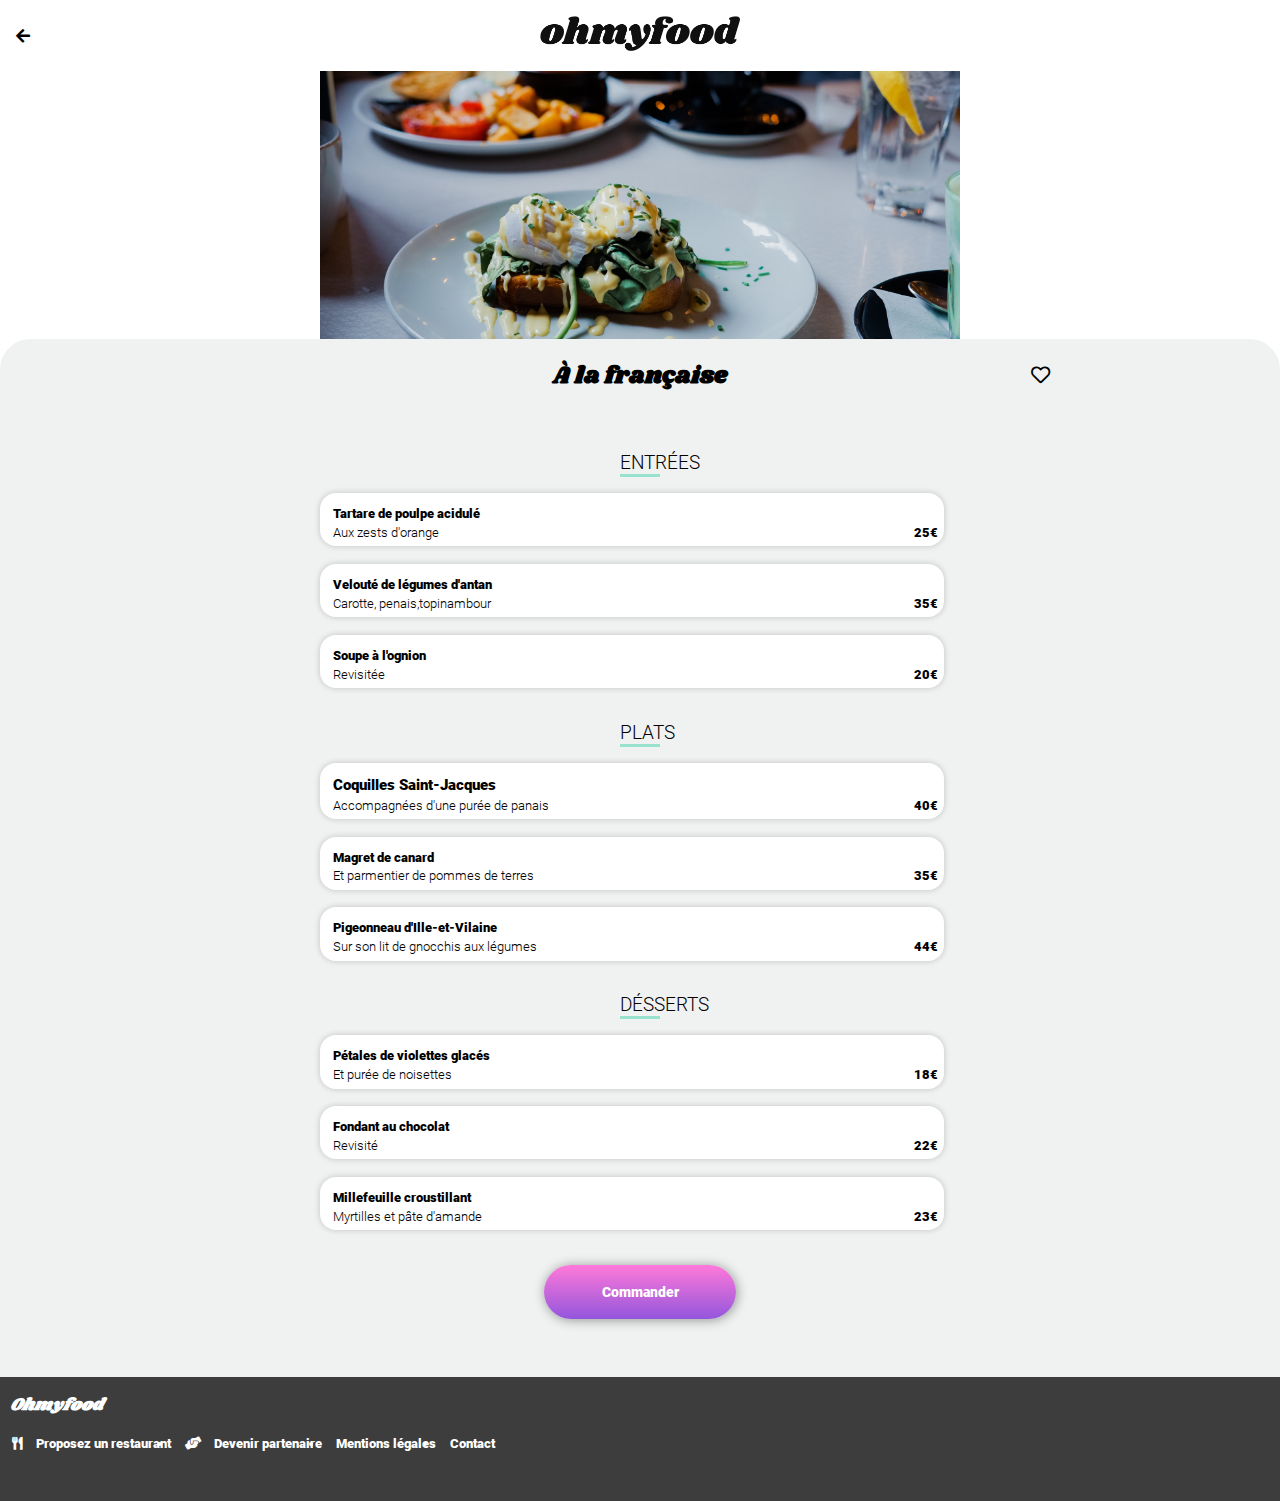
==== a-la-francaise.html @ dc9c1ee7 "test de la page" ====
<!DOCTYPE html>
<html lang="fr">
  <head>
    <meta charset="UTF-8" />
    <meta http-equiv="X-UA-Compatible" content="IE=edge" />
    <meta name="viewport" content="width=device-width, initial-scale=1.0" />
    <link
      rel="stylesheet"
      href="Public/Fontawesome/fontawesome-free-5.15.3-web/css/all.min.css"
    />

    <link rel="stylesheet" href="Public/css/style.css" />
    <title>ohmyfood</title>
  </head>
  <body>
    <header>
      <!--Header présentant le logo-->

      <div class="tittle-second-page">
        <div class="element">
          <a href="index.html"><i class="fas fa-arrow-left"></i></a>
        </div>

        <div class="header-logo-icon">
          <img
            class="logo"
            src="Public/Images/logo/ohmyfood.png"
            alt="logo de l'entreprise"
          />
        </div>
      </div>
    </header>

    <main>
      <section>
        <div class="top-img">
          <img
            class="img-page-2"
            src="Public/Images/restaurants/Alafrancaise.jpg"
            alt="a la francaise"
          />
        </div>

       <div class="background-section">
          <div class="Tiitle-logo">
            <h2 class="font-style-h2">À la française</h2>
            </div>
           <div class="heart-second">
                    <i class="fas fa-heart"></i>
                    <i class="far fa-heart"></i>
                  </div>
          <section>
            <div class="kayframes-1-menu">
              <div class="padding-section">
                <div class="display-h3">
                  <h3 class="text-transform">Entrées</h3>
                </div>

                <div class="layout-ipad">
                  <article class="article-second-page">
                    <div class="text-item">
                      <h4>Tartare de poulpe acidulé</h4>
                      <div class="flex-item">
                      <p class="Explain">Aux zests d'orange</p>
                      <span class="element-price">25€</span>
                      </div>
                  </div>
                  </article>


                  <article class="article-second-page">
                    <div class="text-item">
                      <h4>Velouté de légumes d'antan</h4>
                       <div class="flex-item">
                      <p class="Explain">Carotte, penais,topinambour</p>
                      <span class="element-price">35€</span>
                      </div>
                    </div>
                  </article>

                  <article class="article-second-page">
                    <div class="text-item">
                      <h4>Soupe à l'ognion</h4>
                       <div class="flex-item">
                      <p class="Explain">Revisitée</p>
                      <p class="element-price">20€</p>
                       </div>
                    </div>
                  </article>
                </div>
              </div>
            </div>
          </section>

          <section>
            <div class="kayframes-2-menu">
              <div class="padding-section">
                <div class="display-h3">
                  <h3 class="text-transform">Plats</h3>
                </div>
                <div class="layout-ipad">
                  <article class="article-second-page">
                    <div class="text-item">
                      <h3>Coquilles Saint-Jacques</h3>
                       <div class="flex-item">
                      <p class="Explain">Accompagnées d'une purée de panais</p>
                      <span class="element-price">40€</span>
                       </div>
                    </div>
                  </article>

                  <article class="article-second-page">
                    <div class="text-item">
                      <h4>Magret de canard</h4>
                      <div class="flex-item">
                      <p class="Explain">Et parmentier de pommes de terres</p>
                      <div class="element-price">35€</div>
                    </div>
                    </div>
                  </article>

                  <article class="article-second-page">
                    <div class="text-item">
                      <h4>Pigeonneau d'Ille-et-Vilaine</h4>
                       <div class="flex-item">
                      <p class="Explain">Sur son lit de gnocchis aux légumes</p>
                      <div class="element-price">44€</div>
                    </div>
                    </div>
                  </article>
                </div>
              </div>
            </div>
          </section>

          <section>
            <div class="kayframes-3-menu">
              <div class="padding-section">
                <div class="display-h3">
                  <h3 class="text-transform">Désserts</h3>
                </div>
                <div class="layout-ipad">
                  <article class="article-second-page">
                    <div class="text-item">
                      <h4>Pétales de violettes glacés</h4>
                       <div class="flex-item">
                      <p class="Explain">Et purée de noisettes</p>
                      <div class="element-price">18€</div>
                      </div>
                    </div>
                  </article>

                  <article class="article-second-page">
                    <div class="text-item">
                      <h4>Fondant au chocolat</h4>
                       <div class="flex-item">
                      <p class="Explain">Revisité</p>
                      <div class="element-price">22€</div>
                      </div>
                     
                    </div>
                  </article>

                  <article class="article-second-page">
                    <div class="text-item">
                      <h4>Millefeuille croustillant</h4>
                       <div class="flex-item">
                      <p class="Explain">Myrtilles et pâte d'amande</p>
                      <div class="element-price">23€</div>
                     </div>
                    </div>
                  
                  </article>
                </div>
              </div>
            </div>
          </section>

          <div class="position-order">
            <button>Commander</button>
          </div>
        </div>
      </section>
    </main>
    <footer>
      <h4 class="tittle-footer">Ohmyfood</h4>
      <ul>
        <li><i class="fas fa-utensils"></i>Proposez un restaurant</li>
        <li><i class="fas fa-hands-helping"></i>Devenir partenaire</li>
        <li>Mentions légales</li>
        <li><a href="mailto:contact@ohmyfood.com">Contact</a></li>
      </ul>
    </footer>
  </body>
</html>
---- Public/css/style.css ----
@font-face {
  font-family: "RobotoBlack";
  src: url("../Font/Roboto/Roboto-Black.ttf") format("truetype");
  
}
@font-face {
  font-family: "RobotoLight";
  src: url("../Font/Roboto/Roboto-Light.ttf" )format("truetype");
}

@font-face {
  font-family: "Shrikand";
  src: url("../Font/Shrikand/Shrikhand-Regular.ttf") format("truetype");
}

@font-face {
  font-family: "Font Awesome Free 5 15 3";
  src: url(../Fontawesome/fontawesome-free-5.15.3-web/css/all.min.css);
}

* {
  font-family: "RobotoBlack";
  margin: 0;
  padding: 0;
}
:root {
  --color-primary: #9356dc;
  --color-secondary: #ff79da;
  --color-tertiary: #99e2d0;
  --font-family-tittle: "Shrikand";
}


/*Animation check*/
.article-second-page {
   transition: transform 5s;
   position: relative;
   overflow: hidden;
   -webkit-transition: transform 5s;
   -moz-transition: transform 5s;
   -ms-transition: transform 5s;
   -o-transition: transform 5s;
}

 .article-second-page::before {
   font-family: "Font Awesome 5 Free";
   font-weight: 400;
   content: "\f058";
   position: absolute;
   font-size: x-large;
   top: 0.5em;
   right: 1em;
   opacity: 0;
   z-index: 2;
   transition: transform 300ms;
  
   -webkit-transition: transform 300ms;
   -moz-transition: transform 300ms;
   -ms-transition: transform 300ms;
   -o-transition: transform 300ms;
}
.article-second-page:hover::before {
  transform: rotate(360deg);
  -webkit-transform: rotate(360deg);
  -moz-transform: rotate(360deg);
  -ms-transform: rotate(360deg);
  -o-transform: rotate(360deg);
  opacity: 1;
  color: white;
}
.article-second-page::after {
   content: "";
   position: absolute;
   top:0;
   right: 0;
   width: 15px;
   height: 100%;
   z-index: 1;
   opacity: 0;
   overflow: hidden;
   background: var(--color-tertiary);
   transition: transform 250ms ease-in-out;
   -webkit-transition: transform 250ms ease-in-out;
   -moz-transition: transform 250ms ease-in-out;
   -ms-transition: transform 250ms ease-in-out;
   -o-transition: transform 250ms ease-in-out;
}
.article-second-page:hover:after {
  overflow: hidden;
  transform:scaleX(9);
  opacity: 1;
  -webkit-transform:scaleX(9);
  -moz-transform:scaleX(9);
  -ms-transform:scaleX(9);
  -o-transform:scaleX(9);

}
.text-item {
  position: relative;
}
.article-second-page:hover  .text-item .element-price {
      position: absolute;
      right: 6em;
      
}

/*Animation icon heart*/

.heart {
  position: relative;
  transition:2s ;
  cursor: pointer;
  -webkit-transition:2s ;
  -moz-transition:2s ;
  -ms-transition:2s ;
  -o-transition:2s ;
}
.heart :nth-child(1) {
  opacity: 0;
  position: absolute;
  transition: 2s ;
  right: 1em;
  top: -1.5em;
  -webkit-transition: 2s ;
  -moz-transition: 2s ;
  -ms-transition: 2s ;
  -o-transition: 2s ;
}
.heart :nth-child(2) {
  position: absolute;
  transition: 2s;
  right: 1em;
  top: -1.5em;
  -webkit-transition: 2s;
  -moz-transition: 2s;
  -ms-transition: 2s;
  -o-transition: 2s;
}
.heart:hover :nth-child(2) {
  opacity: 0;

}
.heart:hover :nth-child(1),
.heart:active :nth-child(2) {
  opacity: 1;
  background: linear-gradient(to top, #9356dc, #ff79da);
  color: transparent;
  overflow: hidden;
  background-clip: text;
 -moz-background-clip: text;
-webkit-background-clip: text;
}
/* Animation heart second-page */
.heart-second {
  position: relative;
  transition: 0.5s;
  cursor: pointer;
  -webkit-transition: 0.5s;
  -moz-transition: 0.5s;
  -ms-transition: 0.5s;
  -o-transition: 0.5s;
}
.heart-second :nth-child(1) {
  opacity: 0;
  position: absolute;
  transition: 0.5s;
  right: 1em;
  top: -3.7em;
  -webkit-transition: 0.5s;
  -moz-transition: 0.5s;
  -ms-transition: 0.5s;
  -o-transition: 0.5s;
}
.heart-second :nth-child(2) {
  position: absolute;
  transition: 0.5s;
  right: 1em;
  top: -3.7em;
  -webkit-transition: 0.5s;
  -moz-transition: 0.5s;
  -ms-transition: 0.5s;
  -o-transition: 0.5s;
}
.heart-second:hover :nth-child(2) {
  opacity: 0;

}
.heart-second:hover :nth-child(1),
.heart-second:active :nth-child(2) {
  opacity: 1;
  background: linear-gradient(to top, #9356dc, #ff79da);
  color: transparent;
  overflow: hidden;
  background-clip:text;
  -moz-background-clip: text;
  -webkit-background-clip: text;
}
/*Animation ul li acceuil */
.container-1 ul li {
  transition-property: transform;
  transition-duration: 400ms;
  
}
.container-1 ul li:hover {
  cursor: pointer;
  transform: scale(1.15);
  -webkit-transform: scale(1.15);
  -moz-transform: scale(1.15);
  -ms-transform: scale(1.15);
  -o-transform: scale(1.15);
  background-color: rgba(220, 198, 224, 1);
  
  
}

.fa-mobile-alt:hover {
  color: var(--color-primary);
}
.fa-store:hover {
  color: var(--color-primary);
}
.fa-list-ul:hover {
  color: var(--color-primary);
}

/* Animation button */

button {
 
  transition-property: transform;
  transition-duration: 400ms;
  background: linear-gradient(0deg, #9356dc, #ff79da);
  color: white;
  box-shadow: 1px 1px 12px rgba(0, 0, 0, 0.4);
  transition-property: transform;
  transition-duration: 400ms;
  -moz-transition-property: transform;
  -moz-transition-duration: 400ms;
  -webkit-transition-property: transform;
  -webkit-transition-duration: 400ms;
}

button:hover {
  cursor: pointer;
  transform: scale(1.15);
  box-shadow: 0 0 30px rgba(0, 0, 0, 0.4);
  filter: brightness(1.1);
  -webkit-transform: scale(1.15);
  -moz-transform: scale(1.15);
  -ms-transform: scale(1.15);
  -o-transform: scale(1.15);
  /*animation: name duration timing-function delay iteration-count direction fill-mode;*/
}



/*Animation loading spinner*/
.loader-container {
  display: flex;
  flex-direction: column;
  justify-content: center;
  align-items: center;
  position: fixed;
  top: 0;
  left: 0;
  width: 100%;
  height: 100%;
  z-index: 1000;
  background-color: white;
  /*animation-fill-mode:forwards;
  *//*animation-delay:3s;
  *//*animation-name:;
  hidden*/animation: hidden 0.5s linear 1 forwards 3s;
  -moz-animation:  hidden 0.5s linear 1 forwards 3s;;
  -webkit-animation: hidden 0.5s linear 1 forwards 3s;;
  -o-animation:  hidden 0.5s linear 1 forwards 3s;;
}
.loader {
  width: 120px;
  height: 120px;
  border: 6px solid var(--color-primary);
  border-radius: 50%;
  border-top-color: var(--color-secondary);
  border-bottom-color: var(--color-secondary);
  border-left-color: var(--color-tertiary);
  animation: spin 0.3s infinite; 
  -moz-animation: spin 0.3s infinite;
  -webkit-animation: spin 0.3s infinite;
  -o-animation: spin 0.3s infinite;
  
}



@keyframes hidden {
  100% {
    opacity: 0; /*transparence des éléments*/
    z-index: -1;
  }
}


@keyframes spin {
  100% {
    transform: rotate(360deg);
    -webkit-transform: rotate(360deg);
    -moz-transform: rotate(360deg);
    -ms-transform: rotate(360deg);
    -o-transform: rotate(360deg);
}
}
/*Animation menu */
.kayframes-1-menu {
  animation-duration: 1s;
  animation-name: slidown;
  -moz-animation-duration: 1s;
  -moz-animation-name:slidown ;
   /*animation: name duration timing-function delay iteration-count direction fill-mode;*/
}

@keyframes slidown {
  0% {
    transform: translateY(200px);
    opacity: 0;
    -webkit-transform: translateY(200px);
    -moz-transform: translateY(200px);
    -ms-transform: translateY(200px);
    -o-transform: translateY(200px);
}
  100% {
    transform: translateY(0);
    opacity: 1;
    -webkit-transform: translateY(0);
    -moz-transform: translateY(0);
    -ms-transform: translateY(0);
    -o-transform: translateY(0);
}
}
.kayframes-2-menu {

  animation-duration: 3s;
  animation-name: next-slidown;
  -moz-animation-duration: 3s;
  -moz-animation-name: next-slidown;
  -webkit-animation-name: next-slidown;
  -webkit-animation-duration:3s;
}

@keyframes next-slidown {
  0% {
    transform: translateY(200px);
    opacity: 0;
    -webkit-transform: translateY(200px);
    -moz-transform: translateY(200px);
    -ms-transform: translateY(200px);
    -o-transform: translateY(200px);
}
  100% {
    transform: translateY(0);
    opacity: 1;
    -webkit-transform: translateY(0);
    -moz-transform: translateY(0);
    -ms-transform: translateY(0);
    -o-transform: translateY(0);
}
}

.kayframes-3-menu {

  animation-duration: 6s;
  animation-name: last-slidown;
}

@-webkit-keyframes last-slidown {
  0% {
    transform: translateY(200px);
    opacity: 0;
    -webkit-transform: translateY(200px);
    -moz-transform: translateY(200px);
    -ms-transform: translateY(200px);
    -o-transform: translateY(200px);
}
  100% {

    transform: translateY(0);
    opacity: 1;
  }
}

@keyframes last-slidown {
  0% {
    transform: translateY(200px);
    opacity: 0;
    -webkit-transform: translateY(200px);
    -moz-transform: translateY(200px);
    -ms-transform: translateY(200px);
    -o-transform: translateY(200px);
}
  100% {
  
    transform: translateY(0);
    opacity: 1;
  }
}
/* CSS3 Page de menu 1/2/3/4*/
.logo {
  width: 200px;
}

a {
  color: inherit;
  text-decoration: none;
}

.header-logo {
  display: flex;
  justify-content: center;
  margin-top: 1rem;
  object-fit: cover;
  margin-bottom: 1rem;
}

input[type="text"] {
  border: none;
  background: none;
  padding-left: 1em;
}

.input-search {
  display: flex;
  justify-content: center;
  border: none;
  appearance: none;
  background: #e8ebeb;
  box-shadow: inset 0 10px 10px -6px #bdbfbf;
  text-align: center;
  padding: 2em 0;
}
.Explain,
.paragraph,
.header-paragraph {
  font-family: "RobotoLight";
}
.concept-store {
  background: #f0f2f2;
  padding: 2rem;
  text-align: center;
}

.header-paragraph {
  margin-bottom: 2rem;
}
button {
  font-weight: bold;
  border: 0px solid #ded9d9;
  border-radius: 40px;
  font-size: 14px;
  cursor: pointer;
 height: 3.4rem;
  width: 12rem;
  margin-top: 1.2em;
}


.img-section {
  width: 100%;
  height: 170px;
  object-fit: cover;
  border-radius: 1em 1em 0 0;
}

.section-button {
  position: absolute;
  right: 3rem;
  margin-top: 1em;
  color: #5a9485;
  background-color: #99e2d0;
  padding: 0.4em 0.8em;
}
.section-button {
 position: absolute;

}
.first-section {
  padding: 0 1.4em;
}
article {
  border-radius: 1em 1em;
  -moz-box-shadow: 0px 0px 6px 0px rgba(0, 0, 0, 0.2);
  box-shadow: 0px 0px 6px 0px rgb(0 0 0 / 20%);
  background-color: white;
  margin-bottom: 1.5em;
  -moz-transition-duration: 0.1s;
  transition-duration: 0.1s;
  cursor: pointer;
  padding-bottom: 1em;
  -webkit-border-radius: 1em 1em;
  -moz-border-radius: 1em 1em;
  -ms-border-radius: 1em 1em;
  -o-border-radius: 1em 1em;
}
.flex-item {
  display: flex;
  align-items: baseline;
  justify-content: space-between;
}

.text {
  padding-left: 1em;
}
.container-1 {
  display: flex;
  justify-content: center;
}
.container-1 ul li {
  border: 2px solid #f0f2f2;
  border-radius: 1rem;
  font-weight: bold;
  background: #f0f2f2;
  box-shadow: 1px 1px 12px #ded9d9;
  list-style-type: none;
  display: flex;
  justify-content: center;
  align-items: center;
  height: 3.5rem;
  width: 19rem;
  margin: 29px 0;
  position: relative;
  cursor: pointer;
}

.number {
  background-color: var(--color-primary);
  border-radius: 50%;
  padding: 7px;
  color: white;
  font-weight: bold;
  font-size: 10px;
  position: absolute;
  left: -1em;
}

.fa-mobile-alt,
.fa-store,
.fa-list-ul {
  color: #6b6464;
  margin-right: 1em;
  font-size: 0.875em;
}

h2 {
  margin-bottom: 1em;
  margin-top: 2em;
}
.second-section {
  background-color: #f0f2f2;
  padding: 0.2em 1em 1em 1em;
}
.position-icon {
  position: relative;
}
.position-heart-1 {
  position: absolute;
  right: 2em;
  bottom: 1em;
}

.fa-utensils,
.fa-hands-helping {
  padding-right: 1em;
}
.tittle-footer {
  font-style: italic;
  font-family: var(--font-family-tittle);
  color: white;
  font-size: 17px;
  padding-left: 10px;
  padding-bottom: 1em;
}
footer ul li {
  color: white;
  font-weight: bold;
  font-size: 13px;
  padding: 2px 2px 2px 12px;
}
footer {
  background-color: #3d3d3d;
  padding-bottom: 1em;
  padding-top: 1em;
}
/* CSS page de menu 1/2//3/4 */

.Item-menu {
  padding: 1em;
}
.tittle-logo {
  font-family: var(--font-family-tittle);
  font-style: italic;
  font-weight: bold;
  font-size: 2em;
}
.tittle-second-page {
  display: flex;
  justify-content: center;
  padding: 1em;
  position: relative;
}
.element {
  position: absolute;
  left: 1em;
  top: 1.7em;
}
.img-page-2 {
  width: 100%;
  object-fit: cover;
  height: 200px;
}
.text-transform {
  text-transform: uppercase;
  border-bottom: 3px solid var(--color-tertiary);
  width: 40px;
 font-family: "RobotoLight";
  font-weight: 100;
}

.font-style-h2 {
  font-family: var(--font-family-tittle);
  padding: 0.8em;
}
.padding-section {
  padding: 1em;
}

.text-item {
  font-size: small;
  padding-left: 1em;
  padding-top: 1em;
}

.Explain {
  padding-top: 0.3em;
}
.element-price {
  font-weight: bold;
  font-size: small;
  display: inline;
 text-indent: -30px;

}

.heart-seconde-page {
  position: relative;
}
.fa-heart {
  font-size: larger;
}

.top-img {
  position: relative;
}
.background-section {
  background-color: #f0f2f2;
  border-radius: 1.9em 1.9em 0 0;
  margin-top: -5em;
  padding-bottom: 10px;
  position: relative;
  z-index: 5;
  -webkit-border-radius: 1.9em 1.9em 0 0;
  -moz-border-radius: 1.9em 1.9em 0 0;
  -ms-border-radius: 1.9em 1.9em 0 0;
  -o-border-radius: 1.9em 1.9em 0 0;
}

.position-order {
  text-align: center;
  margin-bottom: 3rem;
}
/* CSS media quieries */
@media (min-width: 992px) {
.container-1 ul li {
  display: inline-flex;
  margin: 2rem;
  width: 15rem;
  }
 
}
@media (min-width: 768px) {

.font-style-h2 {
 display: flex;
 justify-content: center;

  }

.top-img {
  display: flex;
  justify-content: center;
}

.img-page-2 {
 width: 50%;
height: 300px;
}

.layout-ipad {
display: flex;
flex-direction: column;
align-items: center;
}

article {
position: relative;
width: 50%;
margin-right: 1em;
}

.postion-desktop {
 display: flex;
 padding: 2em;
 }
 .heart-second :nth-child(2) {
    position: absolute;
    transition: 0.5s;
    right: 12em;
    top: -3.7em;
    -webkit-transition: 0.5s;
}
.heart-second :nth-child(1) {
    position: absolute;
    transition: 0.5s;
    right: 12em;
    top: -3.7em;
    -webkit-transition: 0.5s;
}
 h2 {
   display: flex;
   justify-content: center;
 }
.display-h3 {
display: flex;
justify-content: center;
}

.article-second-page {
width: 50%;
 }

footer ul {
display: flex;
padding-bottom: 2em;
  }

}

@media screen and (max-width: 340px) /* Pour les écrans à taille réduite */ {
  .container-1 ul li {
    width: 17rem;
  }
}
@font-face {
  font-family: "RobotoBlack";
  src: url("../Font/Roboto/Roboto-Black.ttf") format("truetype");
  
}
@font-face {
  font-family: "RobotoLight";
  src: url("../Font/Roboto/Roboto-Light.ttf" )format("truetype");
}

@font-face {
  font-family: "Shrikand";
  src: url("../Font/Shrikand/Shrikhand-Regular.ttf") format("truetype");
}

@font-face {
  font-family: "Font Awesome Free 5 15 3";
  src: url(../Fontawesome/fontawesome-free-5.15.3-web/css/all.min.css);
}

* {
  font-family: "RobotoBlack";
  margin: 0;
  padding: 0;
}
:root {
  --color-primary: #9356dc;
  --color-secondary: #ff79da;
  --color-tertiary: #99e2d0;
  --font-family-tittle: "Shrikand";
}


/*Animation check*/
.article-second-page {
   transition: transform 300ms ease-in-out;
   position: relative;
   overflow: hidden;
   -webkit-transition: transform 300ms ease-in-out;
   -moz-transition: transform 300ms ease-in-out;
   -ms-transition: transform 300ms ease-in-out;
   -o-transition: transform 300ms ease-in-out;
}

 .article-second-page::before {
   font-family: "Font Awesome 5 Free";
   font-weight: 400;
   content: "\f058";
   position: absolute;
   font-size: x-large;
   top: 0.5em;
   right: 1em;
   opacity: 0;
   z-index: 2;
   transition: transform 330ms ease-in-out;
   -webkit-transition: transform 330ms ease-in-out;
   -moz-transition: transform 330ms ease-in-out;
   -ms-transition: transform 330ms ease-in-out;
   -o-transition: transform 330ms ease-in-out;
}
.article-second-page:hover::before {
  transform: rotate(360deg);
  -webkit-transform: rotate(360deg);
  -moz-transform: rotate(360deg);
  -ms-transform: rotate(360deg);
  -o-transform: rotate(360deg);
  opacity: 1;
  color: white;
}
.article-second-page::after {
   content: "";
   position: absolute;
   top:0;
   right: 0;
   width: 15px;
   height: 100%;
   z-index: 1;
   opacity: 0;
   overflow: hidden;
   background: var(--color-tertiary);
   transition: transform 250ms ease-in-out;
   -webkit-transition: transform 250ms ease-in-out;
   -moz-transition: transform 250ms ease-in-out;
   -ms-transition: transform 250ms ease-in-out;
   -o-transition: transform 250ms ease-in-out;
}
.article-second-page:hover:after {
  overflow: hidden;
  transform:scaleX(9);
  opacity: 1;
  -webkit-transform:scaleX(9);
  -moz-transform:scaleX(9);
  -ms-transform:scaleX(9);
  -o-transform:scaleX(9);

}
.text-item {
  position: relative;
}
.article-second-page:hover  .text-item .element-price {
      position: absolute;
      right: 6em;
      
}

/*Animation icon heart*/

.heart {
  position: relative;
  transition:2s ;
  cursor: pointer;
  -webkit-transition:2s ;
  -moz-transition:2s ;
  -ms-transition:2s ;
  -o-transition:2s ;
}
.heart :nth-child(1) {
  opacity: 0;
  position: absolute;
  transition: 2s ;
  right: 1em;
  top: -1.5em;
  -webkit-transition: 2s ;
  -moz-transition: 2s ;
  -ms-transition: 2s ;
  -o-transition: 2s ;
}
.heart :nth-child(2) {
  position: absolute;
  transition: 2s;
  right: 1em;
  top: -1.5em;
  -webkit-transition: 2s;
  -moz-transition: 2s;
  -ms-transition: 2s;
  -o-transition: 2s;
}
.heart:hover :nth-child(2) {
  opacity: 0;

}
.heart:hover :nth-child(1),
.heart:active :nth-child(2) {
  opacity: 1;
  background: linear-gradient(to top, #9356dc, #ff79da);
  color: transparent;
  overflow: hidden;
  background-clip: text;
 -moz-background-clip: text;
-webkit-background-clip: text;
}
/* Animation heart second-page */
.heart-second {
  position: relative;
  transition: 0.5s;
  cursor: pointer;
  -webkit-transition: 0.5s;
  -moz-transition: 0.5s;
  -ms-transition: 0.5s;
  -o-transition: 0.5s;
}
.heart-second :nth-child(1) {
  opacity: 0;
  position: absolute;
  transition: 0.5s;
  right: 1em;
  top: -3.7em;
  -webkit-transition: 0.5s;
  -moz-transition: 0.5s;
  -ms-transition: 0.5s;
  -o-transition: 0.5s;
}
.heart-second :nth-child(2) {
  position: absolute;
  transition: 0.5s;
  right: 1em;
  top: -3.7em;
  -webkit-transition: 0.5s;
  -moz-transition: 0.5s;
  -ms-transition: 0.5s;
  -o-transition: 0.5s;
}
.heart-second:hover :nth-child(2) {
  opacity: 0;

}
.heart-second:hover :nth-child(1),
.heart-second:active :nth-child(2) {
  opacity: 1;
  background: linear-gradient(to top, #9356dc, #ff79da);
  color: transparent;
  overflow: hidden;
  background-clip:text;
  -moz-background-clip: text;
  -webkit-background-clip: text;
}
/*Animation ul li acceuil */
.container-1 ul li {
  transition-property: transform;
  transition-duration: 400ms;
  
}
.container-1 ul li:hover {
  cursor: pointer;
  transform: scale(1.15);
  -webkit-transform: scale(1.15);
  -moz-transform: scale(1.15);
  -ms-transform: scale(1.15);
  -o-transform: scale(1.15);
  background-color: rgba(220, 198, 224, 1);
  
  
}

.fa-mobile-alt:hover {
  color: var(--color-primary);
}
.fa-store:hover {
  color: var(--color-primary);
}
.fa-list-ul:hover {
  color: var(--color-primary);
}

/* Animation button */

button {
  transform: scale(1);
  transition-property: transform;
  transition-duration: 400ms;
  background: linear-gradient(0deg, #9356dc, #ff79da);
  color: white;
  box-shadow: 1px 1px 12px rgba(0, 0, 0, 0.4);
  transition-property: transform;
  transition-duration: 400ms;
  -webkit-transform: scale(1);
  -moz-transform: scale(1);
  -ms-transform: scale(1);
  -o-transform: scale(1);
}

button:hover {
  cursor: pointer;
  transform: scale(1.15);
  box-shadow: 0 0 30px rgba(0, 0, 0, 0.4);
  filter: brightness(1.1);
  -webkit-transform: scale(1.15);
  -moz-transform: scale(1.15);
  -ms-transform: scale(1.15);
  -o-transform: scale(1.15);
  
}



/*Animation loading spinner*/
.loader-container {
  display: flex;
  flex-direction: column;
  justify-content: center;
  align-items: center;
  position: fixed;
  top: 0;
  left: 0;
  width: 100%;
  height: 100%;
  z-index: 1000;
  background-color: white;
  /*animation-fill-mode:forwards;
  *//*animation-delay:3s;
  *//*animation-name:;
  hidden*/animation: hidden 0.5s linear 1 forwards 3s;
  -moz-animation:  hidden 0.5s linear 1 forwards 3s;;
  -webkit-animation: hidden 0.5s linear 1 forwards 3s;;
  -o-animation:  hidden 0.5s linear 1 forwards 3s;;
  /*animation: name duration timing-function delay iteration-count direction fill-mode;*/
}
.loader {
  width: 120px;
  height: 120px;
  border: 6px solid var(--color-primary);
  border-radius: 50%;
  border-top-color: var(--color-secondary);
  border-bottom-color: var(--color-secondary);
  border-left-color: var(--color-tertiary);
  animation: spin 0.3s infinite;
  -moz-animation: spin 0.3s infinite;
  -webkit-animation: spin 0.3s infinite;
  -o-animation: spin 0.3s infinite;
  
}



@keyframes hidden {
  100% {
    opacity: 0; /*transparence des éléments*/
    z-index: -1;
  }
}


@keyframes spin {
  100% {
    transform: rotate(360deg);
    -webkit-transform: rotate(360deg);
    -moz-transform: rotate(360deg);
    -ms-transform: rotate(360deg);
    -o-transform: rotate(360deg);
}
}
/*Animation menu */
.kayframes-1-menu {
  animation-duration: 1s;
  animation-name: slidown;
  -moz-animation-duration: 1s;
  -moz-animation-name:slidown ;
   /*animation: name duration timing-function delay iteration-count direction fill-mode;*/
}

@keyframes slidown {
  0% {
    transform: translateY(200px);
    opacity: 0;
    -webkit-transform: translateY(200px);
    -moz-transform: translateY(200px);
    -ms-transform: translateY(200px);
    -o-transform: translateY(200px);
}
  100% {
    transform: translateY(0);
    opacity: 1;
    -webkit-transform: translateY(0);
    -moz-transform: translateY(0);
    -ms-transform: translateY(0);
    -o-transform: translateY(0);
}
}
.kayframes-2-menu {

  animation-duration: 3s;
  animation-name: next-slidown;
  -moz-animation-duration: 3s;
  -moz-animation-name: next-slidown;
  -webkit-animation-name: next-slidown;
  -webkit-animation-duration:3s;
}

@keyframes next-slidown {
  0% {
    transform: translateY(200px);
    opacity: 0;
    -webkit-transform: translateY(200px);
    -moz-transform: translateY(200px);
    -ms-transform: translateY(200px);
    -o-transform: translateY(200px);
}
  100% {
    transform: translateY(0);
    opacity: 1;
    -webkit-transform: translateY(0);
    -moz-transform: translateY(0);
    -ms-transform: translateY(0);
    -o-transform: translateY(0);
}
}

.kayframes-3-menu {

  animation-duration: 6s;
  animation-name: last-slidown;
}

@-webkit-keyframes last-slidown {
  0% {
    transform: translateY(200px);
    opacity: 0;
    -webkit-transform: translateY(200px);
    -moz-transform: translateY(200px);
    -ms-transform: translateY(200px);
    -o-transform: translateY(200px);
}
  100% {

    transform: translateY(0);
    opacity: 1;
  }
}

@keyframes last-slidown {
  0% {
    transform: translateY(200px);
    opacity: 0;
    -webkit-transform: translateY(200px);
    -moz-transform: translateY(200px);
    -ms-transform: translateY(200px);
    -o-transform: translateY(200px);
}
  100% {
  
    transform: translateY(0);
    opacity: 1;
  }
}
/* CSS3 Page de menu 1/2/3/4*/
.logo {
  width: 200px;
}

a {
  color: inherit;
  text-decoration: none;
}

.header-logo {
  display: flex;
  justify-content: center;
  margin-top: 1rem;
  object-fit: cover;
  margin-bottom: 1rem;
}

input[type="text"] {
  border: none;
  background: none;
  padding-left: 1em;
}

.input-search {
  display: flex;
  justify-content: center;
  border: none;
  appearance: none;
  background: #e8ebeb;
  box-shadow: inset 0 10px 10px -6px #bdbfbf;
  text-align: center;
  padding: 2em 0;
}
.Explain,
.paragraph,
.header-paragraph {
  font-family: "RobotoLight";
}
.concept-store {
  background: #f0f2f2;
  padding: 2rem;
  text-align: center;
}

.header-paragraph {
  margin-bottom: 2rem;
}
button {
  font-weight: bold;
  border: 0px solid #ded9d9;
  border-radius: 40px;
  font-size: 14px;
  cursor: pointer;
 height: 3.4rem;
  width: 12rem;
  margin-top: 1.2em;
}


.img-section {
  width: 100%;
  height: 170px;
  object-fit: cover;
  border-radius: 1em 1em 0 0;
}

.section-button {
  position: absolute;
  right: 3rem;
  margin-top: 1em;
  color: #5a9485;
  background-color: #99e2d0;
  padding: 0.4em 0.8em;
}
.section-button {
 position: absolute;

}
.first-section {
  padding: 0 1.4em;
}
article {
  border-radius: 1em 1em;
  -moz-box-shadow: 0px 0px 6px 0px rgba(0, 0, 0, 0.2);
  box-shadow: 0px 0px 6px 0px rgb(0 0 0 / 20%);
  background-color: white;
  margin-bottom: 1.5em;
  -moz-transition-duration: 0.1s;
  transition-duration: 0.1s;
  cursor: pointer;
  padding-bottom: 1em;
  -webkit-border-radius: 1em 1em;
  -moz-border-radius: 1em 1em;
  -ms-border-radius: 1em 1em;
  -o-border-radius: 1em 1em;
}

.text {
  padding-left: 1em;
}
.container-1 {
  display: flex;
  justify-content: center;
}
.container-1 ul li {
  border: 2px solid #f0f2f2;
  border-radius: 1rem;
  font-weight: bold;
  background: #f0f2f2;
  box-shadow: 1px 1px 12px #ded9d9;
  list-style-type: none;
  display: flex;
  justify-content: center;
  align-items: center;
  height: 3.5rem;
  width: 19rem;
  margin: 29px 0;
  position: relative;
  cursor: pointer;
}

.number {
  background-color: var(--color-primary);
  border-radius: 50%;
  padding: 7px;
  color: white;
  font-weight: bold;
  font-size: 10px;
  position: absolute;
  left: -1em;
}

.fa-mobile-alt,
.fa-store,
.fa-list-ul {
  color: #6b6464;
  margin-right: 1em;
  font-size: 0.875em;
}

h2 {
  margin-bottom: 1em;
  margin-top: 2em;
}
.second-section {
  background-color: #f0f2f2;
  padding: 0.2em 1em 1em 1em;
}
.position-icon {
  position: relative;
}
.position-heart-1 {
  position: absolute;
  right: 2em;
  bottom: 1em;
}

.fa-utensils,
.fa-hands-helping {
  padding-right: 1em;
}
.tittle-footer {
  font-style: italic;
  font-family: var(--font-family-tittle);
  color: white;
  font-size: 17px;
  padding-left: 10px;
  padding-bottom: 1em;
}
footer ul li {
  color: white;
  font-weight: bold;
  font-size: 13px;
  padding: 2px 2px 2px 12px;
}
footer {
  background-color: #3d3d3d;
  padding-bottom: 1em;
  padding-top: 1em;
}
/* CSS page de menu 1/2//3/4 */

.Item-menu {
  padding: 1em;
}
.tittle-logo {
  font-family: var(--font-family-tittle);
  font-style: italic;
  font-weight: bold;
  font-size: 2em;
}
.tittle-second-page {
  display: flex;
  justify-content: center;
  padding: 1em;
  position: relative;
}
.element {
  position: absolute;
  left: 1em;
  top: 1.7em;
}
.img-page-2 {
  width: 100%;
  object-fit: cover;
  height: 200px;
}
.text-transform {
  text-transform: uppercase;
  border-bottom: 3px solid var(--color-tertiary);
  width: 40px;
 font-family: "RobotoLight";
  font-weight: 100;
}

.font-style-h2 {
  font-family: var(--font-family-tittle);
  padding: 0.8em;
}
.padding-section {
  padding: 1em;
}

.text-item {
  font-size: small;
  padding-left: 1em;
  padding-top: 1em;
}

.Explain {
  padding-top: 0.3em;
}
.element-price {
  font-weight: bold;
  font-size: small;
  display: inline;
 text-indent: -30px;

}

.article-second-page {
  margin-top: 1em;
  margin-bottom: 0.1em;
  padding-bottom: 0.4em;
  position: relative;
}
.heart-seconde-page {
  position: relative;
}
.fa-heart {
  font-size: larger;
}

.top-img {
  position: relative;
}
.background-section {
  background-color: #f0f2f2;
  border-radius: 1.9em 1.9em 0 0;
  margin-top: -5em;
  padding-bottom: 10px;
  position: relative;
  z-index: 5;
  -webkit-border-radius: 1.9em 1.9em 0 0;
  -moz-border-radius: 1.9em 1.9em 0 0;
  -ms-border-radius: 1.9em 1.9em 0 0;
  -o-border-radius: 1.9em 1.9em 0 0;
}

.position-order {
  text-align: center;
  margin-bottom: 3rem;
}
/* CSS media quieries */
@media (min-width: 992px) {
.container-1 ul li {
  display: inline-flex;
  margin: 2rem;
  width: 15rem;
  }
 
}
@media (min-width: 768px) {

.font-style-h2 {
 display: flex;
 justify-content: center;

  }

.top-img {
  display: flex;
  justify-content: center;
}

.img-page-2 {
 width: 50%;
height: 300px;
}

.layout-ipad {
display: flex;
flex-direction: column;
align-items: center;
}

article {
position: relative;
width: 50%;
margin-right: 1em;
}

.postion-desktop {
 display: flex;
 padding: 2em;
 }
 .heart-second :nth-child(2) {
    position: absolute;
    transition: 0.5s;
    right: 12em;
    top: -3.7em;
    -webkit-transition: 0.5s;
}
.heart-second :nth-child(1) {
    position: absolute;
    transition: 0.5s;
    right: 12em;
    top: -3.7em;
    -webkit-transition: 0.5s;
}
 h2 {
   display: flex;
   justify-content: center;
 }
.display-h3 {
display: flex;
justify-content: center;
}



footer ul {
display: flex;
padding-bottom: 2em;
  }

}

@media screen and (max-width: 340px) /* Pour les écrans à taille réduite */ {
  .container-1 ul li {
    width: 17rem;
  }
}
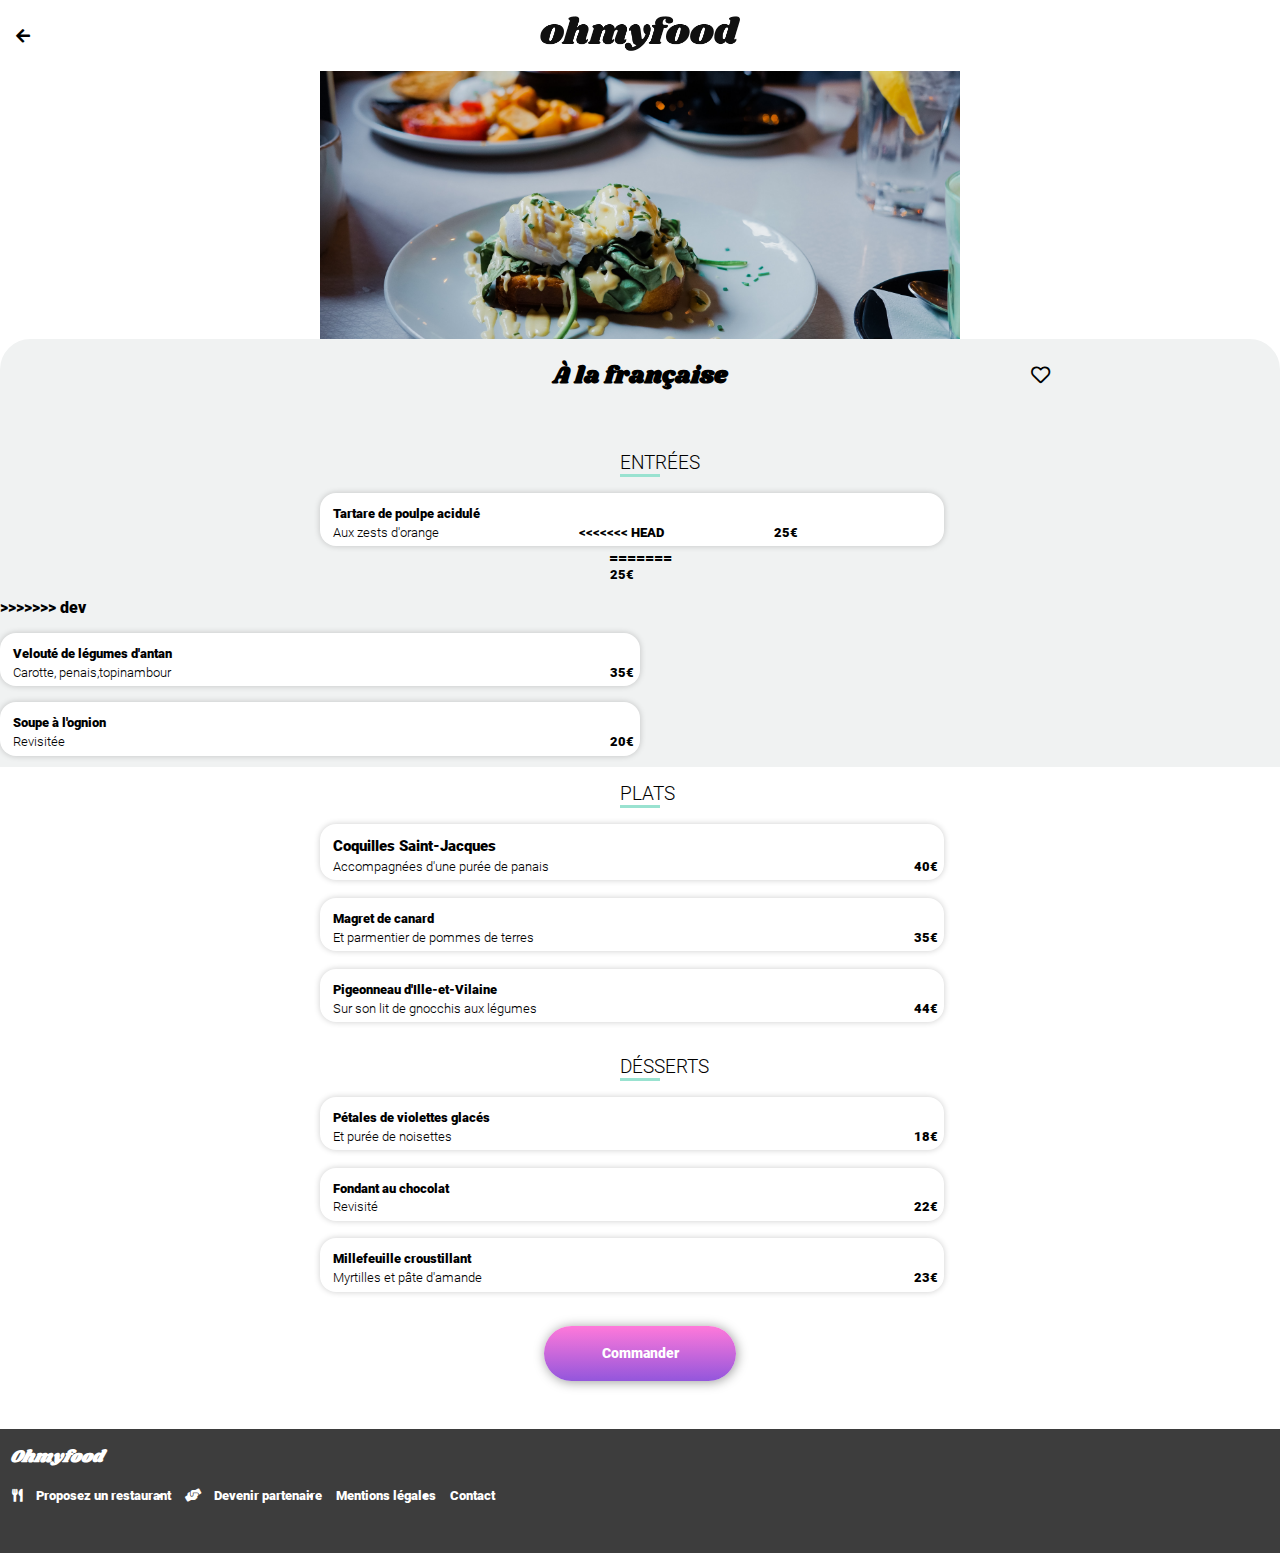
==== commit df0647e3: "test de page" ====
--- a/a-la-francaise.html
+++ b/a-la-francaise.html
@@ -62,11 +62,19 @@
                       <h4>Tartare de poulpe acidulé</h4>
                       <div class="flex-item">
                       <p class="Explain">Aux zests d'orange</p>
+<<<<<<< HEAD
+                       <span class="element-price">25€</span>
+                      <div class="bg"></div>
+                      </div>
+                  </div>
+                  </article>
+=======
                       <span class="element-price">25€</span>
                       </div>
                   </div>
                   </article>
 
+>>>>>>> dev
 
                   <article class="article-second-page">
                     <div class="text-item">
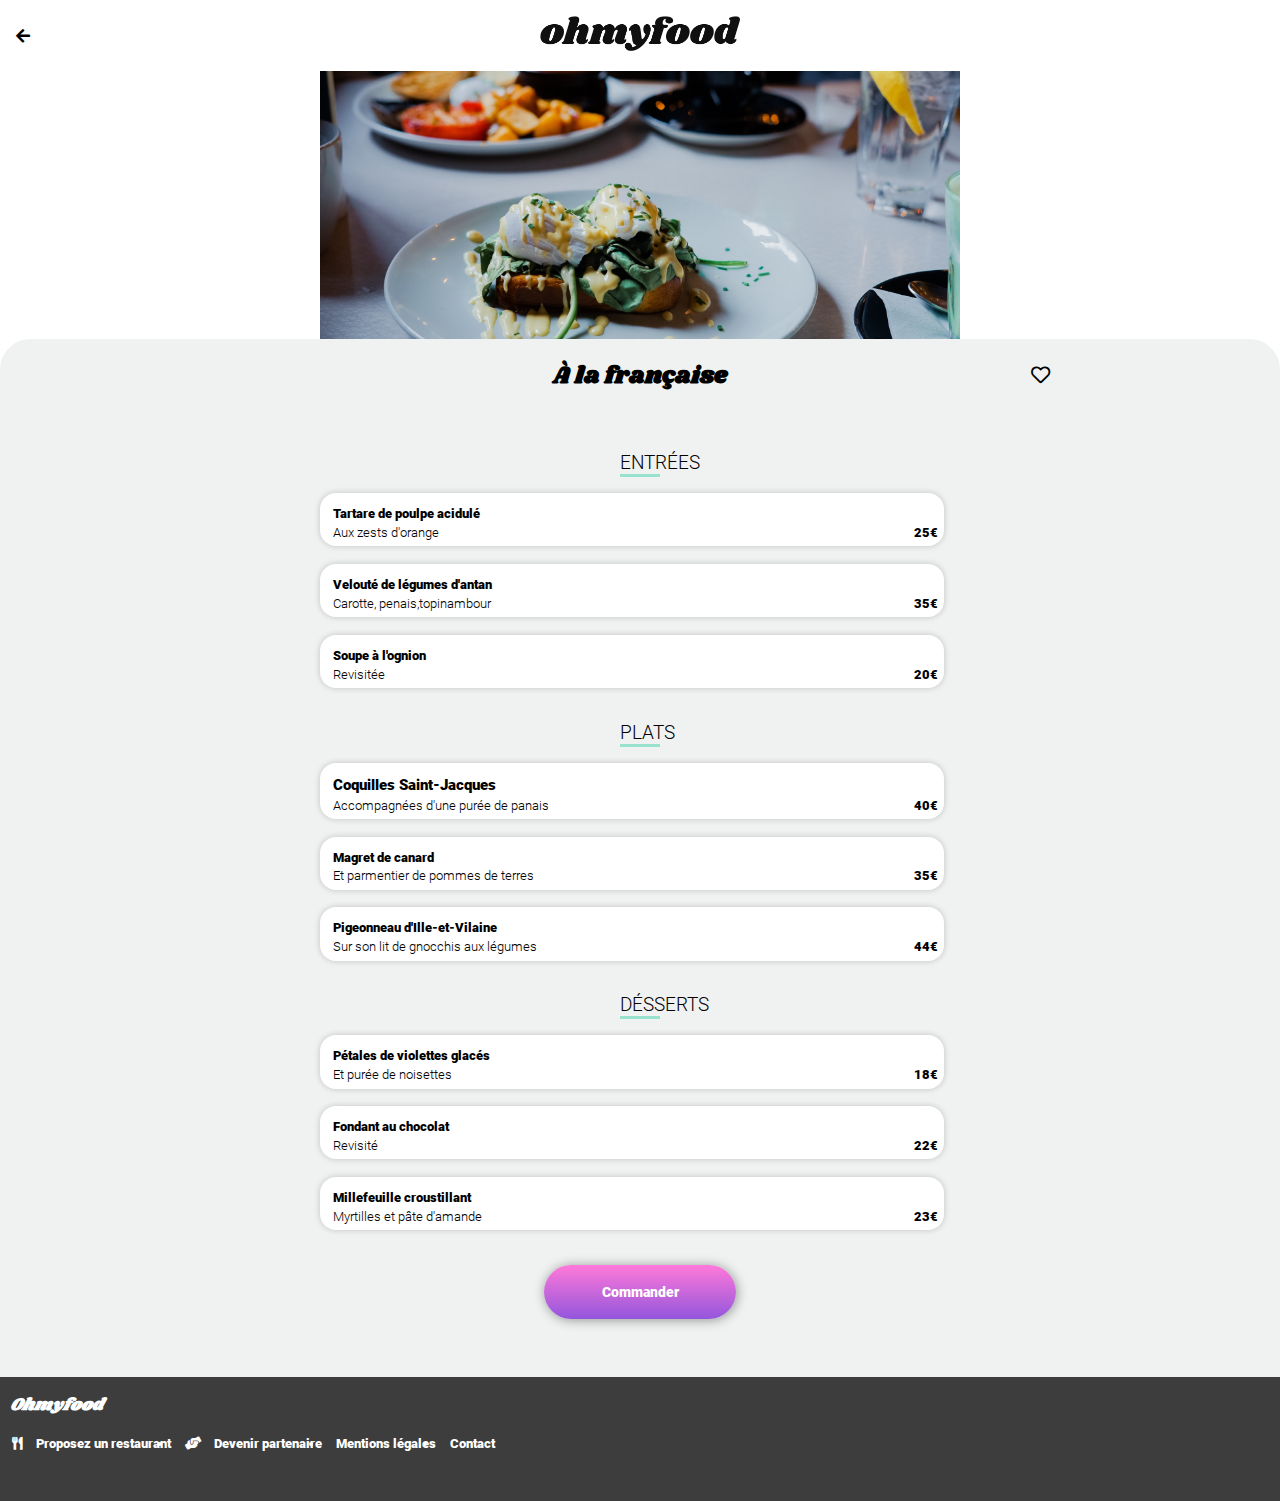
==== commit 2786ca6a: "erreur de touche" ====
--- a/a-la-francaise.html
+++ b/a-la-francaise.html
@@ -62,19 +62,11 @@
                       <h4>Tartare de poulpe acidulé</h4>
                       <div class="flex-item">
                       <p class="Explain">Aux zests d'orange</p>
-<<<<<<< HEAD
                        <span class="element-price">25€</span>
-                      <div class="bg"></div>
+      
                       </div>
                   </div>
                   </article>
-=======
-                      <span class="element-price">25€</span>
-                      </div>
-                  </div>
-                  </article>
-
->>>>>>> dev
 
                   <article class="article-second-page">
                     <div class="text-item">
--- a/Public/css/style.css
+++ b/Public/css/style.css
@@ -233,7 +233,7 @@
   color: white;
   box-shadow: 1px 1px 12px rgba(0, 0, 0, 0.4);
   transition-property: transform;
-  transition-duration: 400ms;
+  transition-duration: 400ms;/* 400ms pour arriver et partir*/
   -moz-transition-property: transform;
   -moz-transition-duration: 400ms;
   -webkit-transition-property: transform;
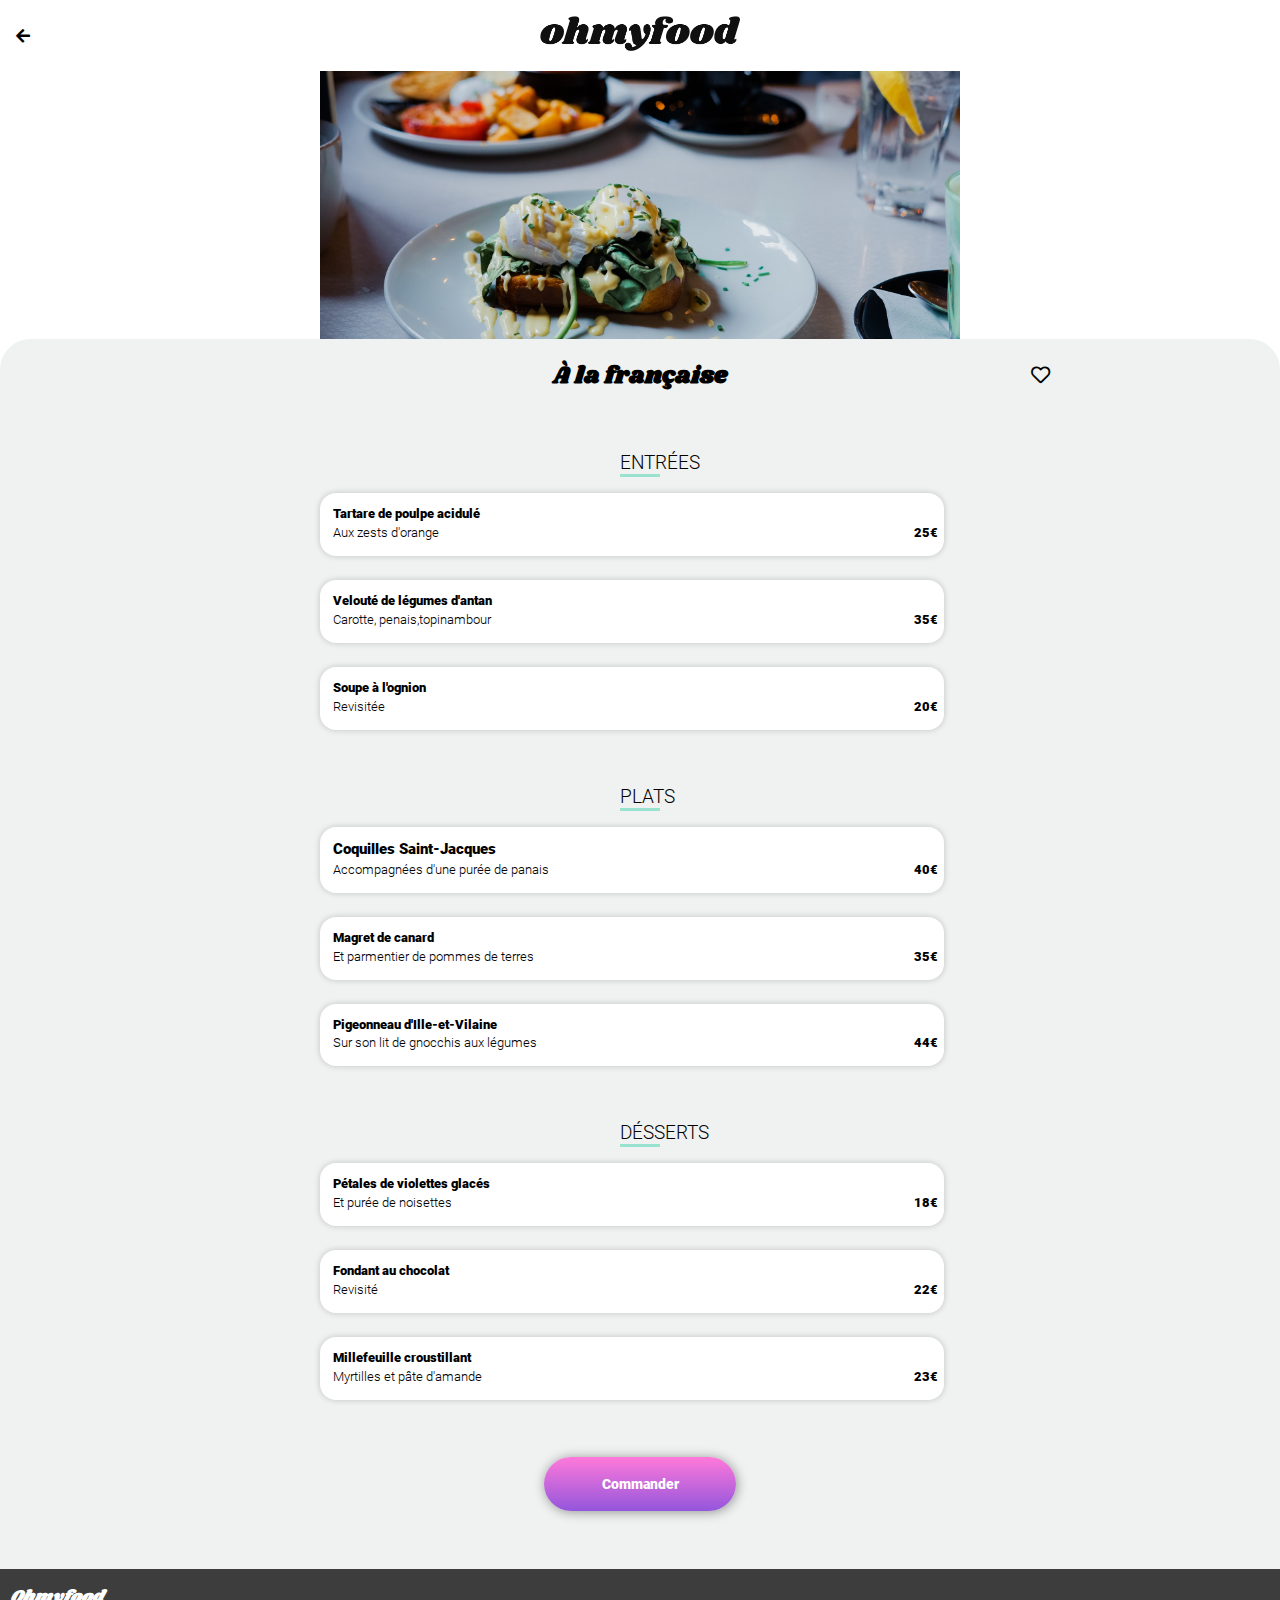
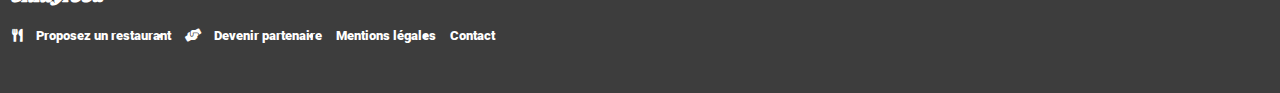
==== commit 74f31e24: "Ajout d'animation" ====
--- a/a-la-francaise.html
+++ b/a-la-francaise.html
@@ -60,13 +60,17 @@
                   <article class="article-second-page">
                     <div class="text-item">
                       <h4>Tartare de poulpe acidulé</h4>
+                       
                       <div class="flex-item">
-                      <p class="Explain">Aux zests d'orange</p>
-                       <span class="element-price">25€</span>
-      
-                      </div>
-                  </div>
-                  </article>
+                       <p class="Explain">Aux zests d'orange</p>
+                      <span class="element-price">25€</span>
+                      </div>
+                     <div class="i-con">
+                      <i class="fas fa-check-circle fa-lg"></i>
+                    </div>        
+                  </div>
+                  </article>
+
 
                   <article class="article-second-page">
                     <div class="text-item">
@@ -75,7 +79,10 @@
                       <p class="Explain">Carotte, penais,topinambour</p>
                       <span class="element-price">35€</span>
                       </div>
-                    </div>
+                       <div class="i-con">
+                      <i class="fas fa-check-circle fa-lg"></i>
+                    </div>        
+                  </div>
                   </article>
 
                   <article class="article-second-page">
@@ -85,7 +92,10 @@
                       <p class="Explain">Revisitée</p>
                       <p class="element-price">20€</p>
                        </div>
-                    </div>
+                      <div class="i-con">
+                      <i class="fas fa-check-circle fa-lg"></i>
+                    </div>        
+                  </div>
                   </article>
                 </div>
               </div>
@@ -106,7 +116,10 @@
                       <p class="Explain">Accompagnées d'une purée de panais</p>
                       <span class="element-price">40€</span>
                        </div>
-                    </div>
+                       <div class="i-con">
+                      <i class="fas fa-check-circle fa-lg"></i>
+                    </div>        
+                  </div>
                   </article>
 
                   <article class="article-second-page">
@@ -116,7 +129,10 @@
                       <p class="Explain">Et parmentier de pommes de terres</p>
                       <div class="element-price">35€</div>
                     </div>
-                    </div>
+                       <div class="i-con">
+                      <i class="fas fa-check-circle fa-lg"></i>
+                    </div>        
+                  </div>
                   </article>
 
                   <article class="article-second-page">
@@ -126,7 +142,10 @@
                       <p class="Explain">Sur son lit de gnocchis aux légumes</p>
                       <div class="element-price">44€</div>
                     </div>
-                    </div>
+                      <div class="i-con">
+                      <i class="fas fa-check-circle fa-lg"></i>
+                    </div>        
+                  </div>
                   </article>
                 </div>
               </div>
@@ -147,7 +166,10 @@
                       <p class="Explain">Et purée de noisettes</p>
                       <div class="element-price">18€</div>
                       </div>
-                    </div>
+                       <div class="i-con">
+                      <i class="fas fa-check-circle fa-lg"></i>
+                    </div>        
+                  </div>
                   </article>
 
                   <article class="article-second-page">
@@ -158,7 +180,10 @@
                       <div class="element-price">22€</div>
                       </div>
                      
-                    </div>
+                       <div class="i-con">
+                      <i class="fas fa-check-circle fa-lg"></i>
+                    </div>        
+                  </div>
                   </article>
 
                   <article class="article-second-page">
@@ -168,7 +193,10 @@
                       <p class="Explain">Myrtilles et pâte d'amande</p>
                       <div class="element-price">23€</div>
                      </div>
-                    </div>
+                       <div class="i-con">
+                      <i class="fas fa-check-circle fa-lg"></i>
+                    </div>        
+                  </div>
                   
                   </article>
                 </div>
--- a/Public/css/style.css
+++ b/Public/css/style.css
@@ -42,31 +42,30 @@
    -o-transition: transform 5s;
 }
 
- .article-second-page::before {
-   font-family: "Font Awesome 5 Free";
-   font-weight: 400;
-   content: "\f058";
-   position: absolute;
-   font-size: x-large;
-   top: 0.5em;
-   right: 1em;
-   opacity: 0;
-   z-index: 2;
-   transition: transform 300ms;
-  
-   -webkit-transition: transform 300ms;
-   -moz-transition: transform 300ms;
-   -ms-transition: transform 300ms;
-   -o-transition: transform 300ms;
-}
-.article-second-page:hover::before {
-  transform: rotate(360deg);
-  -webkit-transform: rotate(360deg);
-  -moz-transform: rotate(360deg);
-  -ms-transform: rotate(360deg);
-  -o-transform: rotate(360deg);
-  opacity: 1;
-  color: white;
+.i-con {
+  position: relative;
+}
+
+.fa-check-circle {
+  position: absolute;
+  right: 1.7em;
+  top: -1.4em;
+  z-index: 2;
+  transition: transform 300ms;
+  opacity: 0;
+  -webkit-transition: transform 300ms;
+  -moz-transition: transform 300ms;
+  -ms-transition: transform 300ms;
+  -o-transition: transform 300ms;
+}
+.article-second-page:hover .text-item .fa-check-circle {
+   transform: rotate(720deg);
+   -webkit-transform: rotate(720deg);
+   -moz-transform: rotate(720deg);
+   -ms-transform: rotate(720deg);
+   -o-transform: rotate(720deg);
+   opacity: 1;
+   color: white;
 }
 .article-second-page::after {
    content: "";
@@ -75,15 +74,14 @@
    right: 0;
    width: 15px;
    height: 100%;
-   z-index: 1;
    opacity: 0;
    overflow: hidden;
    background: var(--color-tertiary);
-   transition: transform 250ms ease-in-out;
-   -webkit-transition: transform 250ms ease-in-out;
-   -moz-transition: transform 250ms ease-in-out;
-   -ms-transition: transform 250ms ease-in-out;
-   -o-transition: transform 250ms ease-in-out;
+   transition: transform 250ms linear;
+   -webkit-transition: transform 250ms linear;
+   -moz-transition: transform 250ms linear;
+   -ms-transition: transform 250ms linear;
+   -o-transition: transform 250ms linear;
 }
 .article-second-page:hover:after {
   overflow: hidden;
@@ -95,14 +93,24 @@
   -o-transform:scaleX(9);
 
 }
-.text-item {
-  position: relative;
-}
-.article-second-page:hover  .text-item .element-price {
-      position: absolute;
-      right: 6em;
-      
-}
+.article-second-page .text-item .element-price{
+
+  transition: transform 250ms linear;
+  -webkit-transition: transform 250ms linear;
+  -moz-transition: transform 250ms linear;
+  -ms-transition: transform 250ms linear;
+  -o-transition: transform 250ms linear;
+  z-index: 1;
+}
+ .article-second-page:hover  .text-item .element-price{
+  transform: translateX(-70px);
+  -webkit-transform: translateX(-70px);
+  -moz-transform: translateX(-70px);
+  -ms-transform: translateX(-70px);
+  -o-transform: translateX(-70px);
+}
+
+
 
 /*Animation icon heart*/
 
@@ -126,6 +134,7 @@
   -ms-transition: 2s ;
   -o-transition: 2s ;
 }
+
 .heart :nth-child(2) {
   position: absolute;
   transition: 2s;
@@ -320,7 +329,7 @@
 
 @keyframes slidown {
   0% {
-    transform: translateY(200px);
+    transform: translateY(-200px);
     opacity: 0;
     -webkit-transform: translateY(200px);
     -moz-transform: translateY(200px);
@@ -348,7 +357,7 @@
 
 @keyframes next-slidown {
   0% {
-    transform: translateY(200px);
+    transform: translateY(-200px);
     opacity: 0;
     -webkit-transform: translateY(200px);
     -moz-transform: translateY(200px);
@@ -589,7 +598,9 @@
   padding-top: 1em;
 }
 /* CSS page de menu 1/2//3/4 */
-
+ .display-h3{
+   padding-bottom: 1em;
+ }
 .Item-menu {
   padding: 1em;
 }
@@ -752,766 +763,25 @@
 
 }
 
+/*Media quieris */
+@media  screen and (max-width: 480px) {
+  .Explain:hover {
+    text-overflow: ellipsis;
+    overflow: hidden;
+    width: 150px;
+    white-space: nowrap;
+}
+
+}
+
 @media screen and (max-width: 340px) /* Pour les écrans à taille réduite */ {
   .container-1 ul li {
     width: 17rem;
   }
-}
-@font-face {
-  font-family: "RobotoBlack";
-  src: url("../Font/Roboto/Roboto-Black.ttf") format("truetype");
-  
-}
-@font-face {
-  font-family: "RobotoLight";
-  src: url("../Font/Roboto/Roboto-Light.ttf" )format("truetype");
-}
-
-@font-face {
-  font-family: "Shrikand";
-  src: url("../Font/Shrikand/Shrikhand-Regular.ttf") format("truetype");
-}
-
-@font-face {
-  font-family: "Font Awesome Free 5 15 3";
-  src: url(../Fontawesome/fontawesome-free-5.15.3-web/css/all.min.css);
-}
-
-* {
-  font-family: "RobotoBlack";
-  margin: 0;
-  padding: 0;
-}
-:root {
-  --color-primary: #9356dc;
-  --color-secondary: #ff79da;
-  --color-tertiary: #99e2d0;
-  --font-family-tittle: "Shrikand";
-}
-
-
-/*Animation check*/
-.article-second-page {
-   transition: transform 300ms ease-in-out;
-   position: relative;
-   overflow: hidden;
-   -webkit-transition: transform 300ms ease-in-out;
-   -moz-transition: transform 300ms ease-in-out;
-   -ms-transition: transform 300ms ease-in-out;
-   -o-transition: transform 300ms ease-in-out;
-}
-
- .article-second-page::before {
-   font-family: "Font Awesome 5 Free";
-   font-weight: 400;
-   content: "\f058";
-   position: absolute;
-   font-size: x-large;
-   top: 0.5em;
-   right: 1em;
-   opacity: 0;
-   z-index: 2;
-   transition: transform 330ms ease-in-out;
-   -webkit-transition: transform 330ms ease-in-out;
-   -moz-transition: transform 330ms ease-in-out;
-   -ms-transition: transform 330ms ease-in-out;
-   -o-transition: transform 330ms ease-in-out;
-}
-.article-second-page:hover::before {
-  transform: rotate(360deg);
-  -webkit-transform: rotate(360deg);
-  -moz-transform: rotate(360deg);
-  -ms-transform: rotate(360deg);
-  -o-transform: rotate(360deg);
-  opacity: 1;
-  color: white;
-}
-.article-second-page::after {
-   content: "";
-   position: absolute;
-   top:0;
-   right: 0;
-   width: 15px;
-   height: 100%;
-   z-index: 1;
-   opacity: 0;
-   overflow: hidden;
-   background: var(--color-tertiary);
-   transition: transform 250ms ease-in-out;
-   -webkit-transition: transform 250ms ease-in-out;
-   -moz-transition: transform 250ms ease-in-out;
-   -ms-transition: transform 250ms ease-in-out;
-   -o-transition: transform 250ms ease-in-out;
-}
-.article-second-page:hover:after {
-  overflow: hidden;
-  transform:scaleX(9);
-  opacity: 1;
-  -webkit-transform:scaleX(9);
-  -moz-transform:scaleX(9);
-  -ms-transform:scaleX(9);
-  -o-transform:scaleX(9);
-
-}
-.text-item {
-  position: relative;
-}
-.article-second-page:hover  .text-item .element-price {
-      position: absolute;
-      right: 6em;
-      
-}
-
-/*Animation icon heart*/
-
-.heart {
-  position: relative;
-  transition:2s ;
-  cursor: pointer;
-  -webkit-transition:2s ;
-  -moz-transition:2s ;
-  -ms-transition:2s ;
-  -o-transition:2s ;
-}
-.heart :nth-child(1) {
-  opacity: 0;
-  position: absolute;
-  transition: 2s ;
-  right: 1em;
-  top: -1.5em;
-  -webkit-transition: 2s ;
-  -moz-transition: 2s ;
-  -ms-transition: 2s ;
-  -o-transition: 2s ;
-}
-.heart :nth-child(2) {
-  position: absolute;
-  transition: 2s;
-  right: 1em;
-  top: -1.5em;
-  -webkit-transition: 2s;
-  -moz-transition: 2s;
-  -ms-transition: 2s;
-  -o-transition: 2s;
-}
-.heart:hover :nth-child(2) {
-  opacity: 0;
-
-}
-.heart:hover :nth-child(1),
-.heart:active :nth-child(2) {
-  opacity: 1;
-  background: linear-gradient(to top, #9356dc, #ff79da);
-  color: transparent;
-  overflow: hidden;
-  background-clip: text;
- -moz-background-clip: text;
--webkit-background-clip: text;
-}
-/* Animation heart second-page */
-.heart-second {
-  position: relative;
-  transition: 0.5s;
-  cursor: pointer;
-  -webkit-transition: 0.5s;
-  -moz-transition: 0.5s;
-  -ms-transition: 0.5s;
-  -o-transition: 0.5s;
-}
-.heart-second :nth-child(1) {
-  opacity: 0;
-  position: absolute;
-  transition: 0.5s;
-  right: 1em;
-  top: -3.7em;
-  -webkit-transition: 0.5s;
-  -moz-transition: 0.5s;
-  -ms-transition: 0.5s;
-  -o-transition: 0.5s;
-}
-.heart-second :nth-child(2) {
-  position: absolute;
-  transition: 0.5s;
-  right: 1em;
-  top: -3.7em;
-  -webkit-transition: 0.5s;
-  -moz-transition: 0.5s;
-  -ms-transition: 0.5s;
-  -o-transition: 0.5s;
-}
-.heart-second:hover :nth-child(2) {
-  opacity: 0;
-
-}
-.heart-second:hover :nth-child(1),
-.heart-second:active :nth-child(2) {
-  opacity: 1;
-  background: linear-gradient(to top, #9356dc, #ff79da);
-  color: transparent;
-  overflow: hidden;
-  background-clip:text;
-  -moz-background-clip: text;
-  -webkit-background-clip: text;
-}
-/*Animation ul li acceuil */
-.container-1 ul li {
-  transition-property: transform;
-  transition-duration: 400ms;
-  
-}
-.container-1 ul li:hover {
-  cursor: pointer;
-  transform: scale(1.15);
-  -webkit-transform: scale(1.15);
-  -moz-transform: scale(1.15);
-  -ms-transform: scale(1.15);
-  -o-transform: scale(1.15);
-  background-color: rgba(220, 198, 224, 1);
-  
-  
-}
-
-.fa-mobile-alt:hover {
-  color: var(--color-primary);
-}
-.fa-store:hover {
-  color: var(--color-primary);
-}
-.fa-list-ul:hover {
-  color: var(--color-primary);
-}
-
-/* Animation button */
-
-button {
-  transform: scale(1);
-  transition-property: transform;
-  transition-duration: 400ms;
-  background: linear-gradient(0deg, #9356dc, #ff79da);
-  color: white;
-  box-shadow: 1px 1px 12px rgba(0, 0, 0, 0.4);
-  transition-property: transform;
-  transition-duration: 400ms;
-  -webkit-transform: scale(1);
-  -moz-transform: scale(1);
-  -ms-transform: scale(1);
-  -o-transform: scale(1);
-}
-
-button:hover {
-  cursor: pointer;
-  transform: scale(1.15);
-  box-shadow: 0 0 30px rgba(0, 0, 0, 0.4);
-  filter: brightness(1.1);
-  -webkit-transform: scale(1.15);
-  -moz-transform: scale(1.15);
-  -ms-transform: scale(1.15);
-  -o-transform: scale(1.15);
-  
-}
-
-
-
-/*Animation loading spinner*/
-.loader-container {
-  display: flex;
-  flex-direction: column;
-  justify-content: center;
-  align-items: center;
-  position: fixed;
-  top: 0;
-  left: 0;
-  width: 100%;
-  height: 100%;
-  z-index: 1000;
-  background-color: white;
-  /*animation-fill-mode:forwards;
-  *//*animation-delay:3s;
-  *//*animation-name:;
-  hidden*/animation: hidden 0.5s linear 1 forwards 3s;
-  -moz-animation:  hidden 0.5s linear 1 forwards 3s;;
-  -webkit-animation: hidden 0.5s linear 1 forwards 3s;;
-  -o-animation:  hidden 0.5s linear 1 forwards 3s;;
-  /*animation: name duration timing-function delay iteration-count direction fill-mode;*/
-}
-.loader {
-  width: 120px;
-  height: 120px;
-  border: 6px solid var(--color-primary);
-  border-radius: 50%;
-  border-top-color: var(--color-secondary);
-  border-bottom-color: var(--color-secondary);
-  border-left-color: var(--color-tertiary);
-  animation: spin 0.3s infinite;
-  -moz-animation: spin 0.3s infinite;
-  -webkit-animation: spin 0.3s infinite;
-  -o-animation: spin 0.3s infinite;
-  
-}
-
-
-
-@keyframes hidden {
-  100% {
-    opacity: 0; /*transparence des éléments*/
-    z-index: -1;
-  }
-}
-
-
-@keyframes spin {
-  100% {
-    transform: rotate(360deg);
-    -webkit-transform: rotate(360deg);
-    -moz-transform: rotate(360deg);
-    -ms-transform: rotate(360deg);
-    -o-transform: rotate(360deg);
-}
-}
-/*Animation menu */
-.kayframes-1-menu {
-  animation-duration: 1s;
-  animation-name: slidown;
-  -moz-animation-duration: 1s;
-  -moz-animation-name:slidown ;
-   /*animation: name duration timing-function delay iteration-count direction fill-mode;*/
-}
-
-@keyframes slidown {
-  0% {
-    transform: translateY(200px);
-    opacity: 0;
-    -webkit-transform: translateY(200px);
-    -moz-transform: translateY(200px);
-    -ms-transform: translateY(200px);
-    -o-transform: translateY(200px);
-}
-  100% {
-    transform: translateY(0);
-    opacity: 1;
-    -webkit-transform: translateY(0);
-    -moz-transform: translateY(0);
-    -ms-transform: translateY(0);
-    -o-transform: translateY(0);
-}
-}
-.kayframes-2-menu {
-
-  animation-duration: 3s;
-  animation-name: next-slidown;
-  -moz-animation-duration: 3s;
-  -moz-animation-name: next-slidown;
-  -webkit-animation-name: next-slidown;
-  -webkit-animation-duration:3s;
-}
-
-@keyframes next-slidown {
-  0% {
-    transform: translateY(200px);
-    opacity: 0;
-    -webkit-transform: translateY(200px);
-    -moz-transform: translateY(200px);
-    -ms-transform: translateY(200px);
-    -o-transform: translateY(200px);
-}
-  100% {
-    transform: translateY(0);
-    opacity: 1;
-    -webkit-transform: translateY(0);
-    -moz-transform: translateY(0);
-    -ms-transform: translateY(0);
-    -o-transform: translateY(0);
-}
-}
-
-.kayframes-3-menu {
-
-  animation-duration: 6s;
-  animation-name: last-slidown;
-}
-
-@-webkit-keyframes last-slidown {
-  0% {
-    transform: translateY(200px);
-    opacity: 0;
-    -webkit-transform: translateY(200px);
-    -moz-transform: translateY(200px);
-    -ms-transform: translateY(200px);
-    -o-transform: translateY(200px);
-}
-  100% {
-
-    transform: translateY(0);
-    opacity: 1;
-  }
-}
-
-@keyframes last-slidown {
-  0% {
-    transform: translateY(200px);
-    opacity: 0;
-    -webkit-transform: translateY(200px);
-    -moz-transform: translateY(200px);
-    -ms-transform: translateY(200px);
-    -o-transform: translateY(200px);
-}
-  100% {
-  
-    transform: translateY(0);
-    opacity: 1;
-  }
-}
-/* CSS3 Page de menu 1/2/3/4*/
-.logo {
-  width: 200px;
-}
-
-a {
-  color: inherit;
-  text-decoration: none;
-}
-
-.header-logo {
-  display: flex;
-  justify-content: center;
-  margin-top: 1rem;
-  object-fit: cover;
-  margin-bottom: 1rem;
-}
-
-input[type="text"] {
-  border: none;
-  background: none;
-  padding-left: 1em;
-}
-
-.input-search {
-  display: flex;
-  justify-content: center;
-  border: none;
-  appearance: none;
-  background: #e8ebeb;
-  box-shadow: inset 0 10px 10px -6px #bdbfbf;
-  text-align: center;
-  padding: 2em 0;
-}
-.Explain,
-.paragraph,
-.header-paragraph {
-  font-family: "RobotoLight";
-}
-.concept-store {
-  background: #f0f2f2;
-  padding: 2rem;
-  text-align: center;
-}
-
-.header-paragraph {
-  margin-bottom: 2rem;
-}
-button {
-  font-weight: bold;
-  border: 0px solid #ded9d9;
-  border-radius: 40px;
-  font-size: 14px;
-  cursor: pointer;
- height: 3.4rem;
-  width: 12rem;
-  margin-top: 1.2em;
-}
-
-
-.img-section {
-  width: 100%;
-  height: 170px;
-  object-fit: cover;
-  border-radius: 1em 1em 0 0;
-}
-
-.section-button {
-  position: absolute;
-  right: 3rem;
-  margin-top: 1em;
-  color: #5a9485;
-  background-color: #99e2d0;
-  padding: 0.4em 0.8em;
-}
-.section-button {
- position: absolute;
-
-}
-.first-section {
-  padding: 0 1.4em;
-}
-article {
-  border-radius: 1em 1em;
-  -moz-box-shadow: 0px 0px 6px 0px rgba(0, 0, 0, 0.2);
-  box-shadow: 0px 0px 6px 0px rgb(0 0 0 / 20%);
-  background-color: white;
-  margin-bottom: 1.5em;
-  -moz-transition-duration: 0.1s;
-  transition-duration: 0.1s;
-  cursor: pointer;
-  padding-bottom: 1em;
-  -webkit-border-radius: 1em 1em;
-  -moz-border-radius: 1em 1em;
-  -ms-border-radius: 1em 1em;
-  -o-border-radius: 1em 1em;
-}
-
-.text {
-  padding-left: 1em;
-}
-.container-1 {
-  display: flex;
-  justify-content: center;
-}
-.container-1 ul li {
-  border: 2px solid #f0f2f2;
-  border-radius: 1rem;
-  font-weight: bold;
-  background: #f0f2f2;
-  box-shadow: 1px 1px 12px #ded9d9;
-  list-style-type: none;
-  display: flex;
-  justify-content: center;
-  align-items: center;
-  height: 3.5rem;
-  width: 19rem;
-  margin: 29px 0;
-  position: relative;
-  cursor: pointer;
-}
-
-.number {
-  background-color: var(--color-primary);
-  border-radius: 50%;
-  padding: 7px;
-  color: white;
-  font-weight: bold;
-  font-size: 10px;
-  position: absolute;
-  left: -1em;
-}
-
-.fa-mobile-alt,
-.fa-store,
-.fa-list-ul {
-  color: #6b6464;
-  margin-right: 1em;
-  font-size: 0.875em;
-}
-
-h2 {
-  margin-bottom: 1em;
-  margin-top: 2em;
-}
-.second-section {
-  background-color: #f0f2f2;
-  padding: 0.2em 1em 1em 1em;
-}
-.position-icon {
-  position: relative;
-}
-.position-heart-1 {
-  position: absolute;
-  right: 2em;
-  bottom: 1em;
-}
-
-.fa-utensils,
-.fa-hands-helping {
-  padding-right: 1em;
-}
-.tittle-footer {
-  font-style: italic;
-  font-family: var(--font-family-tittle);
-  color: white;
-  font-size: 17px;
-  padding-left: 10px;
-  padding-bottom: 1em;
-}
-footer ul li {
-  color: white;
-  font-weight: bold;
-  font-size: 13px;
-  padding: 2px 2px 2px 12px;
-}
-footer {
-  background-color: #3d3d3d;
-  padding-bottom: 1em;
-  padding-top: 1em;
-}
-/* CSS page de menu 1/2//3/4 */
-
-.Item-menu {
-  padding: 1em;
-}
-.tittle-logo {
-  font-family: var(--font-family-tittle);
-  font-style: italic;
-  font-weight: bold;
-  font-size: 2em;
-}
-.tittle-second-page {
-  display: flex;
-  justify-content: center;
-  padding: 1em;
-  position: relative;
-}
-.element {
-  position: absolute;
-  left: 1em;
-  top: 1.7em;
-}
-.img-page-2 {
-  width: 100%;
-  object-fit: cover;
-  height: 200px;
-}
-.text-transform {
-  text-transform: uppercase;
-  border-bottom: 3px solid var(--color-tertiary);
-  width: 40px;
- font-family: "RobotoLight";
-  font-weight: 100;
-}
-
-.font-style-h2 {
-  font-family: var(--font-family-tittle);
-  padding: 0.8em;
-}
-.padding-section {
-  padding: 1em;
-}
-
-.text-item {
-  font-size: small;
-  padding-left: 1em;
-  padding-top: 1em;
-}
-
-.Explain {
-  padding-top: 0.3em;
-}
-.element-price {
-  font-weight: bold;
-  font-size: small;
-  display: inline;
- text-indent: -30px;
-
-}
-
-.article-second-page {
-  margin-top: 1em;
-  margin-bottom: 0.1em;
-  padding-bottom: 0.4em;
-  position: relative;
-}
-.heart-seconde-page {
-  position: relative;
-}
-.fa-heart {
-  font-size: larger;
-}
-
-.top-img {
-  position: relative;
-}
-.background-section {
-  background-color: #f0f2f2;
-  border-radius: 1.9em 1.9em 0 0;
-  margin-top: -5em;
-  padding-bottom: 10px;
-  position: relative;
-  z-index: 5;
-  -webkit-border-radius: 1.9em 1.9em 0 0;
-  -moz-border-radius: 1.9em 1.9em 0 0;
-  -ms-border-radius: 1.9em 1.9em 0 0;
-  -o-border-radius: 1.9em 1.9em 0 0;
-}
-
-.position-order {
-  text-align: center;
-  margin-bottom: 3rem;
-}
-/* CSS media quieries */
-@media (min-width: 992px) {
-.container-1 ul li {
-  display: inline-flex;
-  margin: 2rem;
-  width: 15rem;
-  }
- 
-}
-@media (min-width: 768px) {
-
-.font-style-h2 {
- display: flex;
- justify-content: center;
-
-  }
-
-.top-img {
-  display: flex;
-  justify-content: center;
-}
-
-.img-page-2 {
- width: 50%;
-height: 300px;
-}
-
-.layout-ipad {
-display: flex;
-flex-direction: column;
-align-items: center;
-}
-
-article {
-position: relative;
-width: 50%;
-margin-right: 1em;
-}
-
-.postion-desktop {
- display: flex;
- padding: 2em;
- }
- .heart-second :nth-child(2) {
-    position: absolute;
-    transition: 0.5s;
-    right: 12em;
-    top: -3.7em;
-    -webkit-transition: 0.5s;
-}
-.heart-second :nth-child(1) {
-    position: absolute;
-    transition: 0.5s;
-    right: 12em;
-    top: -3.7em;
-    -webkit-transition: 0.5s;
-}
- h2 {
-   display: flex;
-   justify-content: center;
- }
-.display-h3 {
-display: flex;
-justify-content: center;
-}
-
-
-
-footer ul {
-display: flex;
-padding-bottom: 2em;
-  }
-
-}
-
-@media screen and (max-width: 340px) /* Pour les écrans à taille réduite */ {
-  .container-1 ul li {
-    width: 17rem;
-  }
-}
+ .Explain:hover {
+    text-overflow: ellipsis;
+    overflow: hidden;
+    width: 150px;
+    white-space: nowrap;
+}
+}